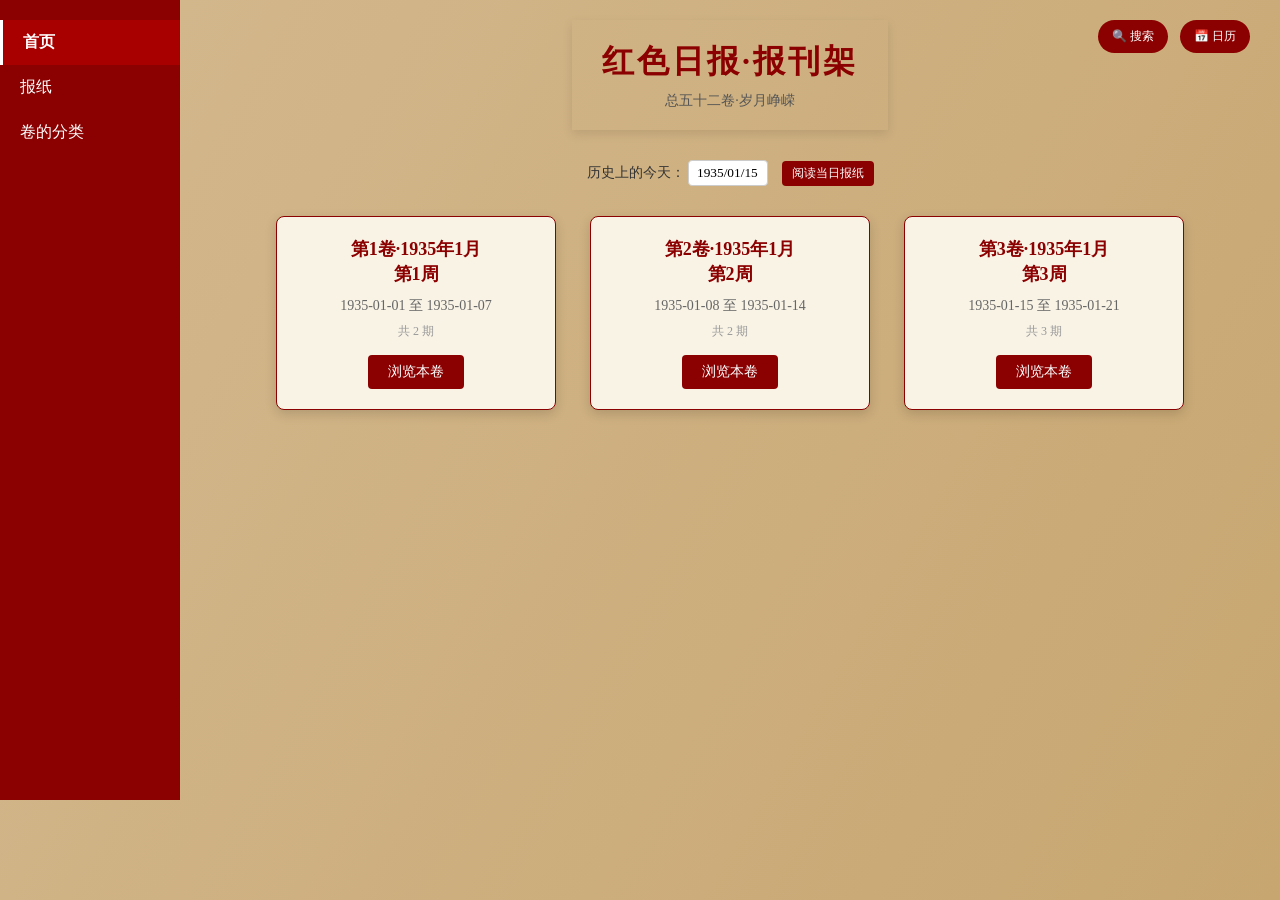
==== index.html @ 86710b18 "Inital commit" ====
<!DOCTYPE html>
<html lang="zh-CN">
<head>
    <meta charset="UTF-8">
    <meta name="viewport" content="width=device-width, initial-scale=1.0">
    <title>红色日报 - 报刊架</title>
    <link rel="stylesheet" href="css/common.css">
    <link rel="stylesheet" href="css/layout.css">
</head>
<body>
    <div class="app-container">
        <!-- 左侧侧边栏 -->
        <div id="sidebar-container"></div>
        
        <!-- 右侧主体 -->
        <div class="main-content">
            <!-- 顶部标题栏 -->
            <div class="top-header-bar">
                <div class="spacer"></div>
                <div class="title-section">
                    <h1>红色日报·报刊架</h1>
                    <p class="sub-title">总五十二卷·岁月峥嵘</p>
                </div>
                <div class="header-buttons">
                    <button class="btn-icon">🔍 搜索</button>
                    <button class="btn-icon">📅 日历</button>
                </div>
            </div>

            <!-- 历史今日栏 -->
            <div class="history-bar">
                <span>历史上的今天：</span>
                <input type="text" class="date-input" value="1935/01/15">
                <button class="btn-read-small">阅读当日报纸</button>
            </div>

            <!-- 主内容区：报刊卡片 -->
            <main class="app-main">
                <div class="newspaper-volume-card">
                    <div class="volume-title">第1卷·1935年1月<br>第1周</div>
                    <div class="volume-date">1935-01-01 至 1935-01-07</div>
                    <div class="volume-info">共 2 期</div>
                    <button class="btn-read">浏览本卷</button>
                </div>

                <div class="newspaper-volume-card">
                    <div class="volume-title">第2卷·1935年1月<br>第2周</div>
                    <div class="volume-date">1935-01-08 至 1935-01-14</div>
                    <div class="volume-info">共 2 期</div>
                    <button class="btn-read">浏览本卷</button>
                </div>

                <div class="newspaper-volume-card">
                    <div class="volume-title">第3卷·1935年1月<br>第3周</div>
                    <div class="volume-date">1935-01-15 至 1935-01-21</div>
                    <div class="volume-info">共 3 期</div>
                    <button class="btn-read">浏览本卷</button>
                </div>
            </main>
        </div>
    </div>

    <script src="js/common.js"></script>
    <script>
        document.addEventListener('DOMContentLoaded', async () => {
            await loadComponent('sidebar-container', 'components/sidebar.html');
        });
    </script>
</body>
</html>
---- css/common.css ----
/* common.css - 公共基础样式 */

* {
    margin: 0;
    padding: 0;
    box-sizing: border-box;
    font-family: "Microsoft YaHei", "SimSun", serif; /* 支持宋体 */
}


body {
    background-color: #c7a670; 
    background-image: linear-gradient(120deg, #d4b98f, #c7a670);
}

.app-container {
    display: flex;
    min-height: 100vh;
}

.main-content {
    flex: 1;
    display: flex;
    flex-direction: column;
}

.app-main {
    flex: 1;
    padding: 20px;
    text-align: center;
}
---- css/layout.css ----
/* layout.css - 专门的布局与样式 */
/* -------- 顶部标题栏 -------- */
.top-header-bar {
    display: flex;
    justify-content: center; /* 水平居中 */
    align-items: center;
    padding: 20px 30px;
    text-align: center;
    margin: 20px auto;
    max-width: 900px;
    border-radius: 0;
    box-shadow: 0 4px 10px rgba(0,0,0,0.1);
}

.title-section {
    text-align: center;
}

.title-section h1 {
    color: #8b0000;   /* 复古深红色 */
    font-size: 32px;
    font-weight: bold;
    margin-bottom: 8px;
    letter-spacing: 3px;
}

.sub-title {
    font-size: 14px;
    color: #555;
}

/* 右上角按钮保持靠右 */
.header-buttons {
    position: absolute;
    right: 30px;
    top: 20px;
    display: flex;
    gap: 12px;
}

.btn-icon {
    background-color: #8b0000;
    color: white;
    border: none;
    padding: 8px 14px;
    border-radius: 20px;
    font-size: 12px;
}

.btn-icon:hover {
    background-color: #a80000;
}

/* -------- 历史今日栏 -------- */
.history-bar {
    text-align: center;
    padding: 10px 30px;
    font-size: 14px;
    color: #333;
    max-width: 600px;
    margin: 0 auto;
}

.date-input {
    padding: 4px 8px;
    border: 1px solid #ccc;
    border-radius: 4px;
    width: 80px;
}

.btn-read-small {
    background-color: #8b0000;
    color: white;
    border: none;
    padding: 4px 10px;
    border-radius: 4px;
    cursor: pointer;
    font-size: 12px;
    margin-left: 10px;
}

/* -------- 报刊卡片样式 -------- */
.newspaper-volume-card {
    background-color: #f9f3e6;
    border: 1px solid #8b0000;
    border-radius: 8px;
    padding: 20px;
    width: 280px;
    display: inline-block;
    margin: 0 15px 20px;
    box-shadow: 0 4px 12px rgba(0, 0, 0, 0.15);
    text-align: center;
    transition: transform 0.3s, box-shadow 0.3s;
}

.newspaper-volume-card:hover {
    transform: translateY(-5px);
    box-shadow: 0 6px 16px rgba(0, 0, 0, 0.2);
}

.volume-title {
    font-size: 18px;
    font-weight: bold;
    color: #8b0000;
    margin-bottom: 10px;
    line-height: 1.4;
}

.volume-date {
    font-size: 14px;
    color: #666;
    margin-bottom: 8px;
}

.volume-info {
    font-size: 12px;
    color: #999;
    margin-bottom: 15px;
}

.btn-read {
    background-color: #8b0000;
    color: white;
    border: none;
    padding: 8px 20px;
    border-radius: 4px;
    cursor: pointer;
    font-size: 14px;
    transition: background 0.3s;
}

.btn-read:hover {
    background-color: #a80000;
}
/* layout.css 里必须有这段侧边栏样式 */
.app-sidebar {
    width: 180px;
    height: 800px;
    background: #8b0000; /* 深红色背景 */
    color: white;
    padding: 20px 0;
    flex-shrink: 0;
}

.sidebar-logo {
    text-align: center;
    font-size: 18px;
    font-weight: bold;
    margin-bottom: 30px;
    padding-bottom: 10px;
    border-bottom: 1px solid #a80000;
}

.sidebar-menu ul {
    list-style: none;
}

.menu-item {
    padding: 12px 20px;
    cursor: pointer;
    transition: background 0.3s;
}

.menu-item:hover {
    background: #a80000;
}

.menu-item.active {
    background: #a80000;
    border-left: 3px solid #fff;
    font-weight: bold;
}
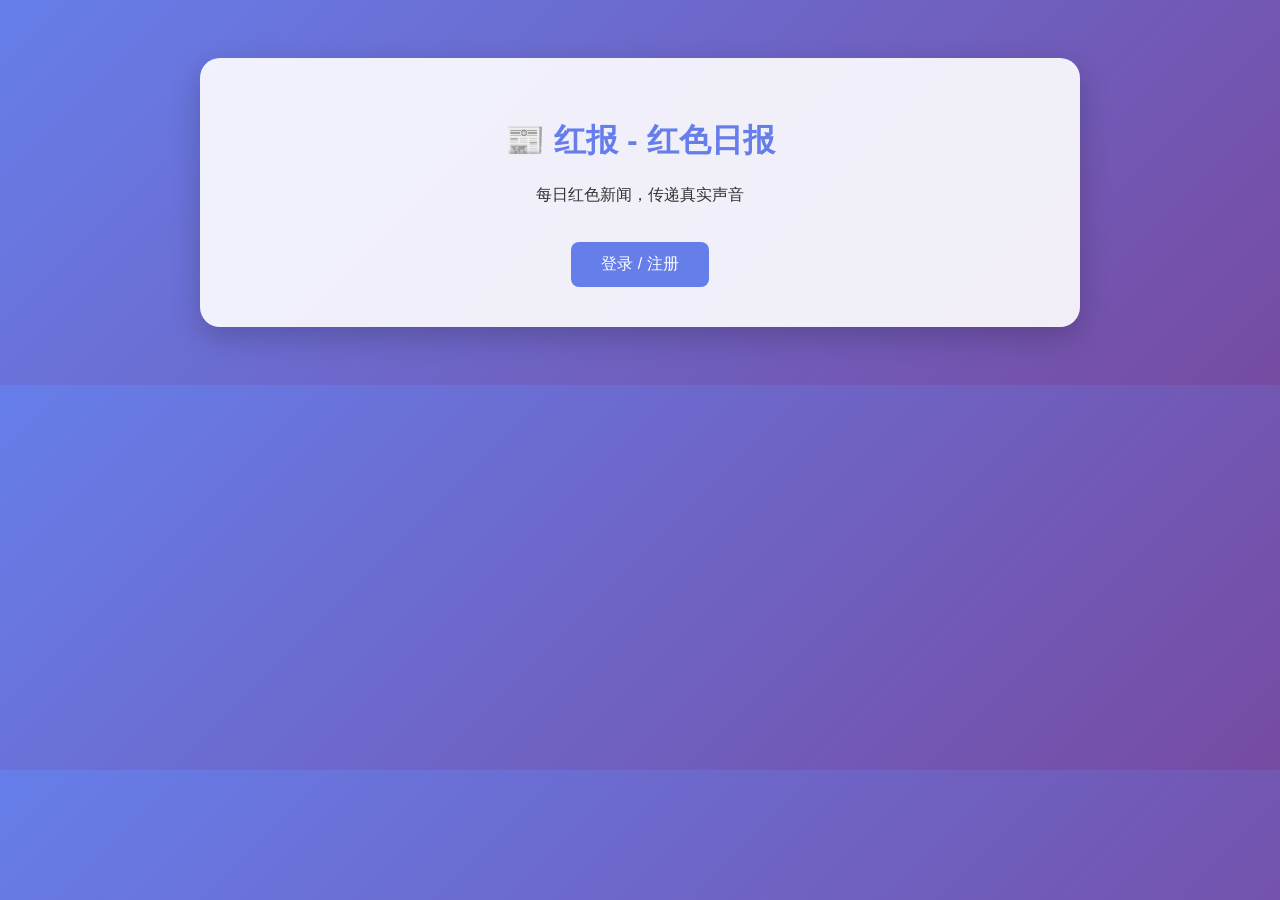
==== commit 953701b1: "Add initial HTML structure for 红报 - 红色日报" ====
--- a/index.html
+++ b/index.html
@@ -3,68 +3,48 @@
 <head>
     <meta charset="UTF-8">
     <meta name="viewport" content="width=device-width, initial-scale=1.0">
-    <title>红色日报 - 报刊架</title>
-    <link rel="stylesheet" href="css/common.css">
-    <link rel="stylesheet" href="css/layout.css">
+    <title>红报 - 红色日报</title>
+    <style>
+        body {
+            font-family: Arial, sans-serif;
+            text-align: center;
+            padding: 50px;
+            background: linear-gradient(135deg, #667eea 0%, #764ba2 100%);
+            color: white;
+        }
+        .container {
+            background: rgba(255,255,255,0.9);
+            color: #333;
+            max-width: 800px;
+            margin: 0 auto;
+            padding: 40px;
+            border-radius: 20px;
+            box-shadow: 0 10px 30px rgba(0,0,0,0.2);
+        }
+        h1 {
+            color: #667eea;
+        }
+        .btn {
+            display: inline-block;
+            padding: 12px 30px;
+            background: #667eea;
+            color: white;
+            text-decoration: none;
+            border-radius: 8px;
+            margin-top: 20px;
+            transition: all 0.3s;
+        }
+        .btn:hover {
+            background: #5a67d8;
+            transform: translateY(-2px);
+        }
+    </style>
 </head>
 <body>
-    <div class="app-container">
-        <!-- 左侧侧边栏 -->
-        <div id="sidebar-container"></div>
-        
-        <!-- 右侧主体 -->
-        <div class="main-content">
-            <!-- 顶部标题栏 -->
-            <div class="top-header-bar">
-                <div class="spacer"></div>
-                <div class="title-section">
-                    <h1>红色日报·报刊架</h1>
-                    <p class="sub-title">总五十二卷·岁月峥嵘</p>
-                </div>
-                <div class="header-buttons">
-                    <button class="btn-icon">🔍 搜索</button>
-                    <button class="btn-icon">📅 日历</button>
-                </div>
-            </div>
-
-            <!-- 历史今日栏 -->
-            <div class="history-bar">
-                <span>历史上的今天：</span>
-                <input type="text" class="date-input" value="1935/01/15">
-                <button class="btn-read-small">阅读当日报纸</button>
-            </div>
-
-            <!-- 主内容区：报刊卡片 -->
-            <main class="app-main">
-                <div class="newspaper-volume-card">
-                    <div class="volume-title">第1卷·1935年1月<br>第1周</div>
-                    <div class="volume-date">1935-01-01 至 1935-01-07</div>
-                    <div class="volume-info">共 2 期</div>
-                    <button class="btn-read">浏览本卷</button>
-                </div>
-
-                <div class="newspaper-volume-card">
-                    <div class="volume-title">第2卷·1935年1月<br>第2周</div>
-                    <div class="volume-date">1935-01-08 至 1935-01-14</div>
-                    <div class="volume-info">共 2 期</div>
-                    <button class="btn-read">浏览本卷</button>
-                </div>
-
-                <div class="newspaper-volume-card">
-                    <div class="volume-title">第3卷·1935年1月<br>第3周</div>
-                    <div class="volume-date">1935-01-15 至 1935-01-21</div>
-                    <div class="volume-info">共 3 期</div>
-                    <button class="btn-read">浏览本卷</button>
-                </div>
-            </main>
-        </div>
+    <div class="container">
+        <h1>📰 红报 - 红色日报</h1>
+        <p>每日红色新闻，传递真实声音</p>
+        <a href="login.html" class="btn">登录 / 注册</a>
     </div>
-
-    <script src="js/common.js"></script>
-    <script>
-        document.addEventListener('DOMContentLoaded', async () => {
-            await loadComponent('sidebar-container', 'components/sidebar.html');
-        });
-    </script>
 </body>
-</html>+</html>
